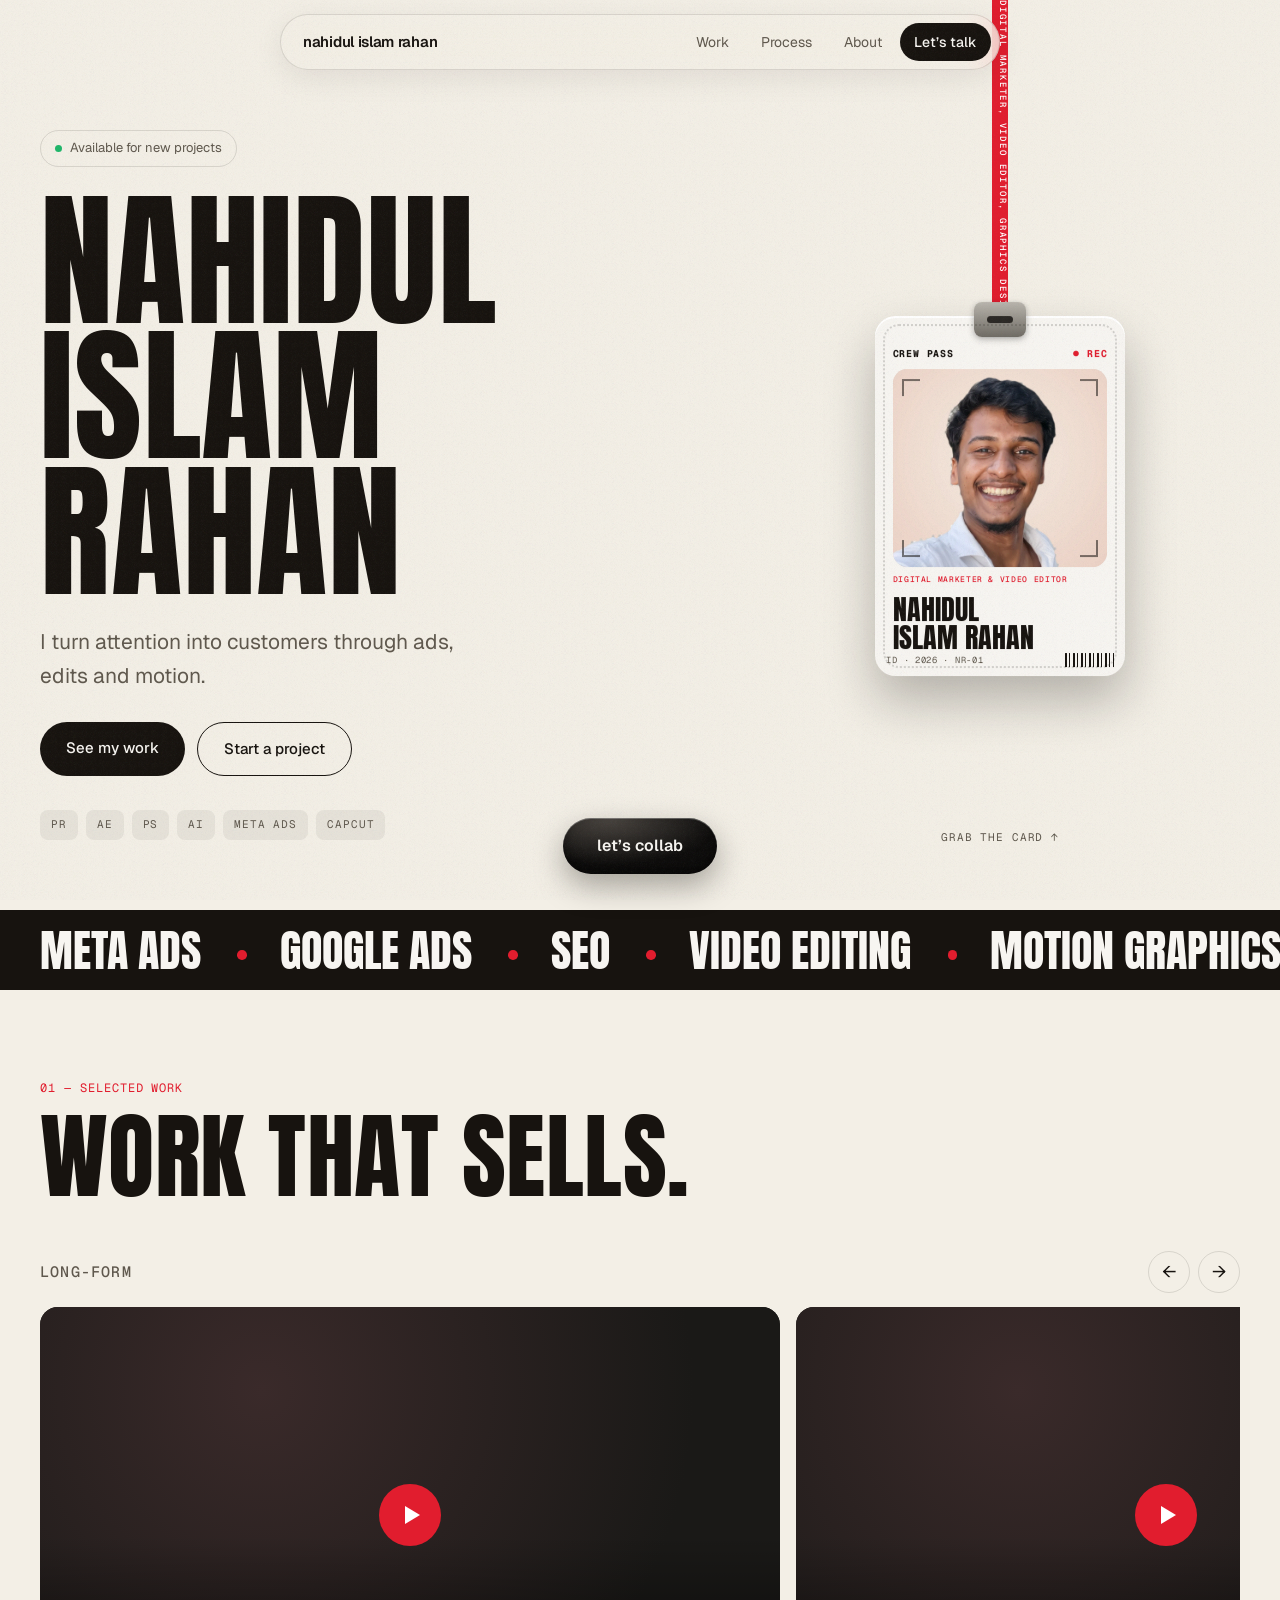
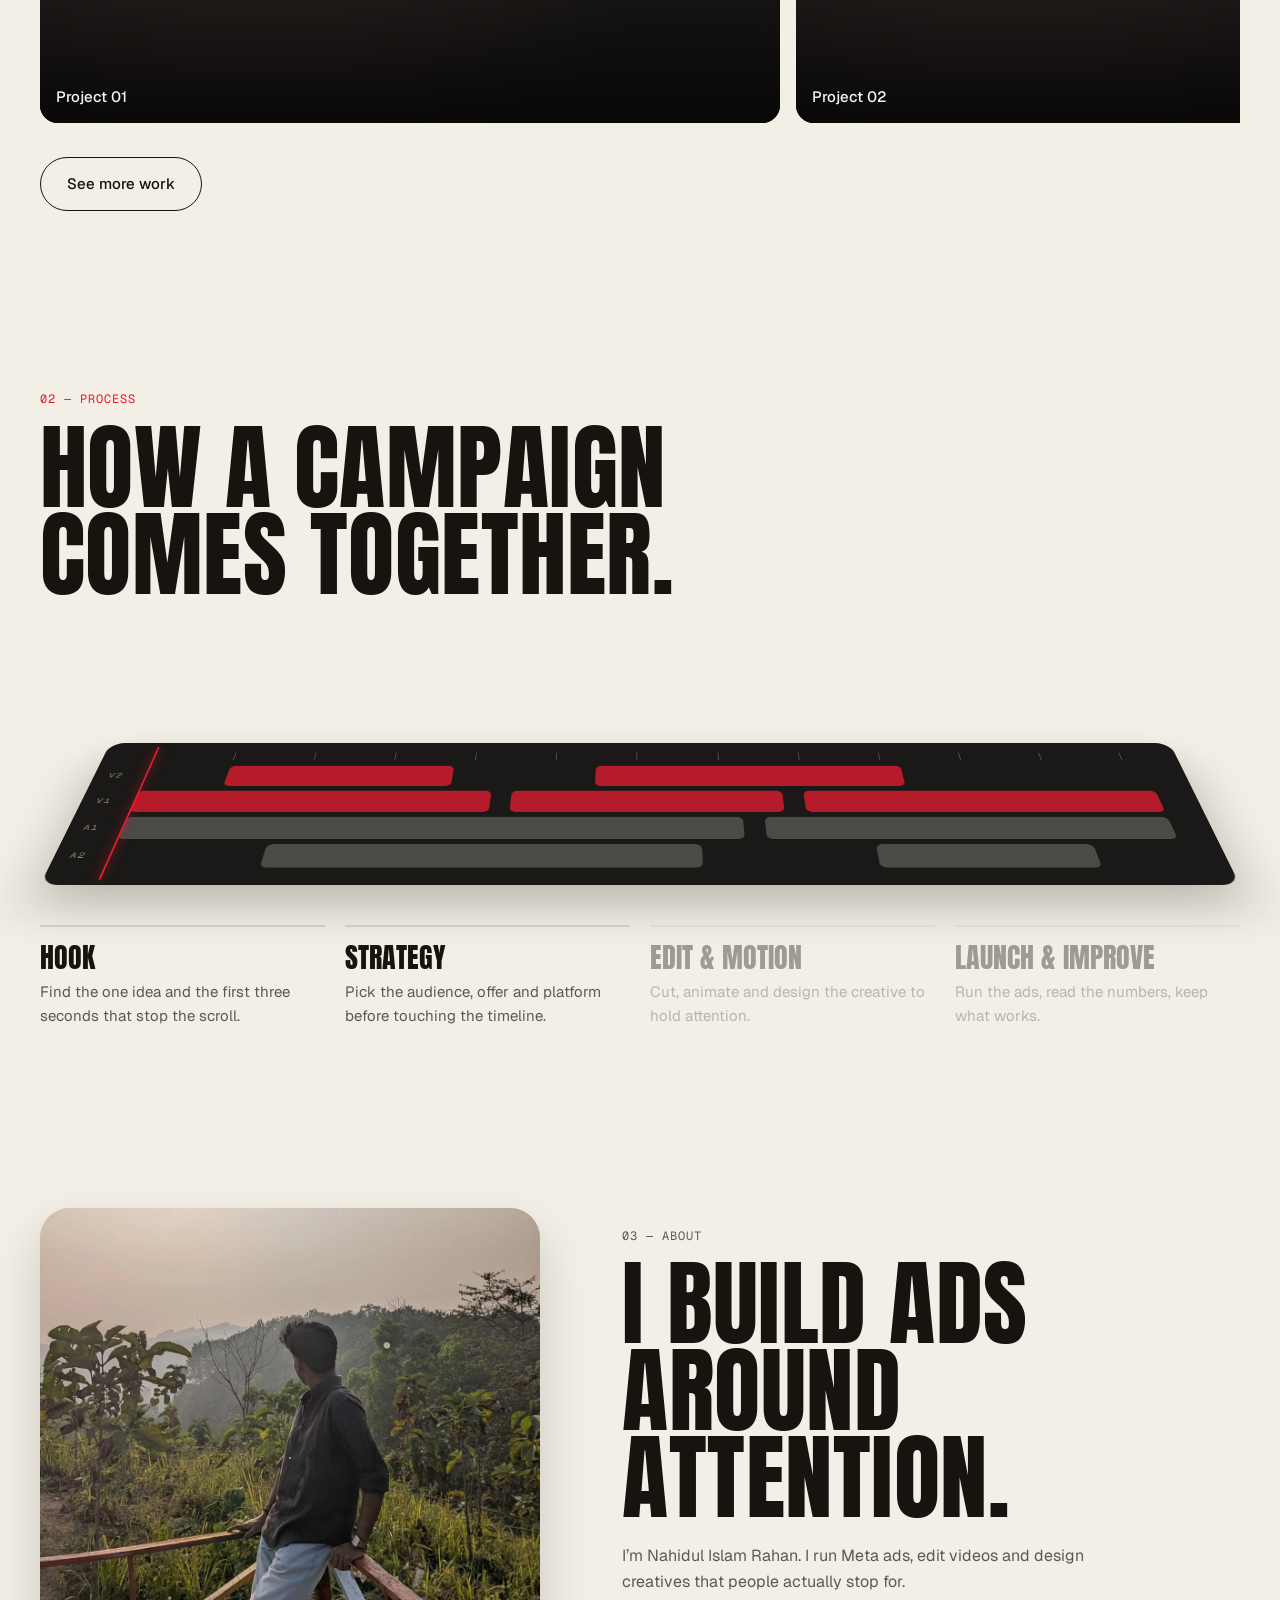
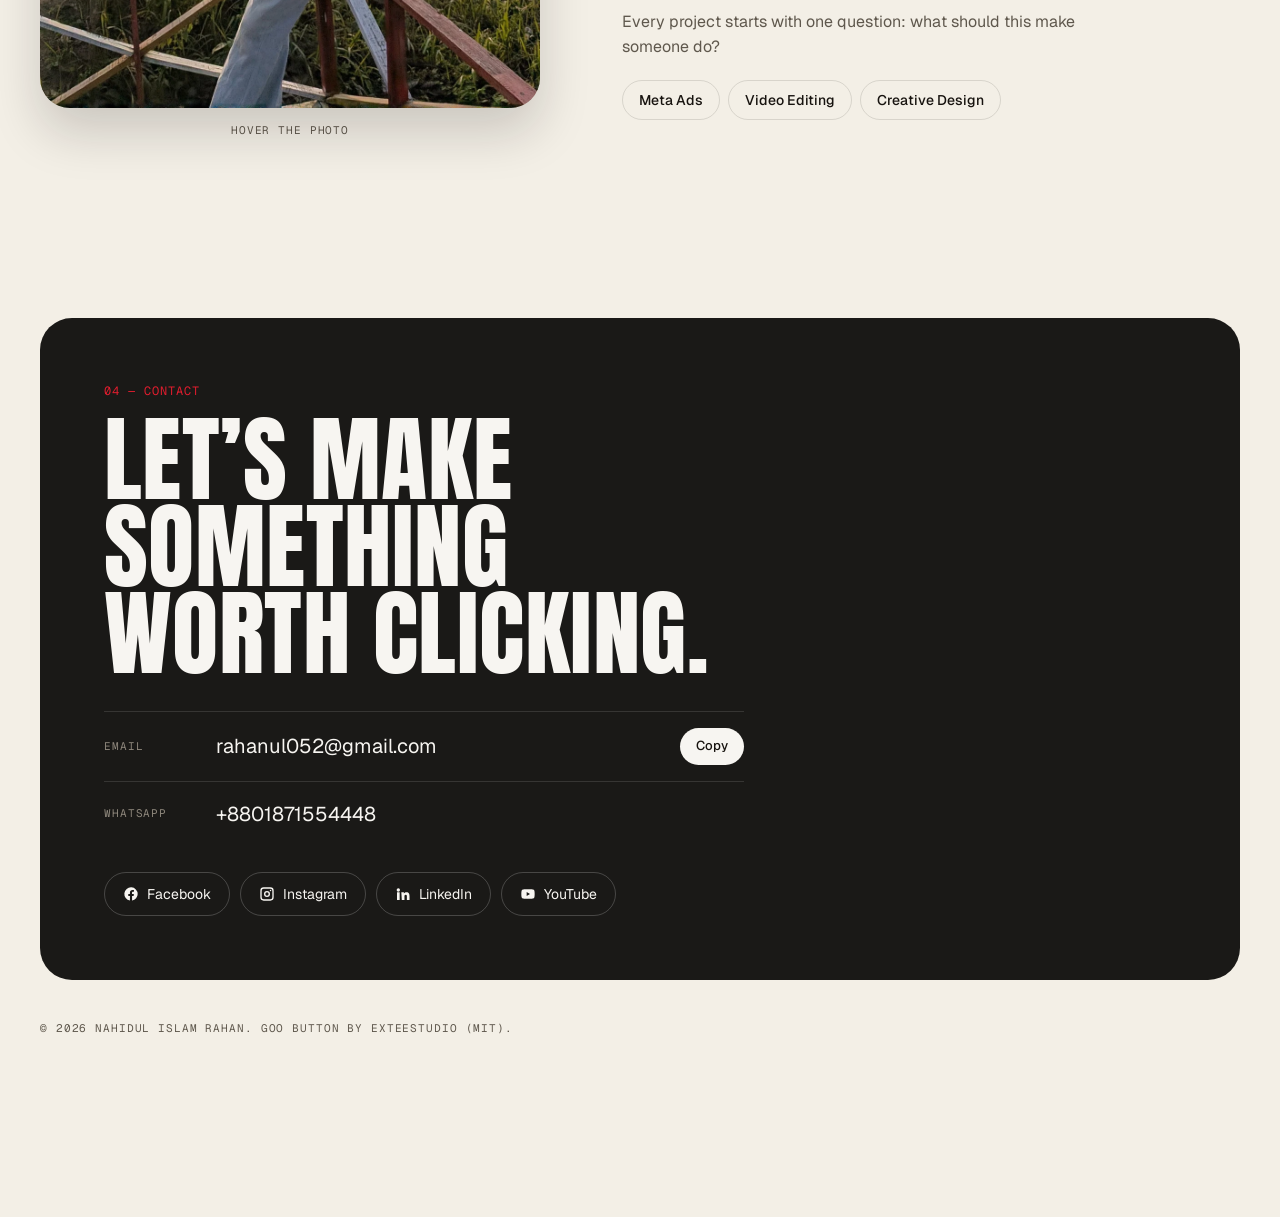
==== index.html @ fa1bd809 "Add files via upload" ====
<!DOCTYPE html>
<html lang="en">
<head>
<meta charset="utf-8">
<meta name="viewport" content="width=device-width, initial-scale=1, viewport-fit=cover">
<title>Nahidul Islam Rahan — Digital Marketer &amp; Video Editor</title>
<meta name="description" content="Nahidul Islam Rahan: Meta and Google Ads, SEO, video editing, motion and graphic design that turn attention into customers.">
<meta name="theme-color" content="#f3efe6">
<link rel="preconnect" href="https://fonts.googleapis.com">
<link rel="preconnect" href="https://fonts.gstatic.com" crossorigin>
<link href="https://fonts.googleapis.com/css2?family=Anton&family=Geist:wght@400;500;600&family=Geist+Mono:wght@400;500&display=swap" rel="stylesheet">
<link rel="stylesheet" href="style.css">
<!-- 3D goo button: Venom Button by exteestudio (MIT). See collab/LICENSE -->
</head>
<body>

<div id="loader" aria-hidden="true"><span class="rec">● REC</span> <span id="loaderTime">00:00:00:00</span></div>
<div id="progress" aria-hidden="true"></div>
<div id="cursor" aria-hidden="true"><i class="halo"></i><i class="ring"></i><i class="dot"></i></div>

<header id="nav">
  <a class="nav-name" href="#top">nahidul islam rahan</a>
  <nav aria-label="Main">
    <a href="#work">Work</a>
    <a href="#process">Process</a>
    <a href="#about">About</a>
    <a class="nav-cta" href="#contact">Let’s talk</a>
  </nav>
</header>

<main id="top">

  <section class="hero">
    <div class="hero-text">
      <p class="badge"><i></i> Available for new projects</p>
      <h1 class="split" aria-label="Nahidul Islam Rahan">
        <span class="line" data-split>Nahidul</span>
        <span class="line" data-split>Islam</span>
        <span class="line" data-split>Rahan</span>
      </h1>
      <p class="tagline" id="tagline"></p>
      <div class="hero-actions">
        <a class="btn btn-dark" href="#work">See my work</a>
        <a class="btn btn-line" id="startProject" href="#contact">Start a project</a>
      </div>
      <ul class="tools" id="tools" aria-label="Tools"></ul>
    </div>

    <div class="lanyard" id="lanyard">
      <svg id="strap" aria-hidden="true">
        <path id="strapPath" fill="none"/>
        <path id="strapShape" class="strap-shape"/>
        <text class="strap-text"><textPath id="strapText" href="#strapPath" startOffset="0"></textPath></text>
      </svg>
      <div class="idcard" id="idcard">
        <div class="clip"><span></span></div>
        <div class="id-top"><b>CREW PASS</b><b class="rec">● REC</b></div>
        <div class="id-photo"><img src="assets/me-front.webp" alt="Nahidul Islam Rahan" width="500" height="500" draggable="false"><i class="c tl"></i><i class="c tr"></i><i class="c bl"></i><i class="c br"></i></div>
        <p class="id-role" id="idRole"></p>
        <p class="id-name">Nahidul<br>Islam Rahan</p>
        <div class="id-foot"><span id="idMeta"></span><i class="barcode"></i></div>
      </div>
      <p class="grab">GRAB THE CARD ↑</p>
    </div>
  </section>

  <div class="strip" aria-hidden="true"><div class="strip-track" id="strip"></div></div>

  <section class="sec" id="work">
    <header class="sec-head">
      <p class="label">01 — Selected work</p>
      <h2 class="split"><span data-split>Work that sells.</span></h2>
    </header>
    <div class="rail-wrap" id="longWrap">
      <div class="rail-bar"><h3>Long-form</h3><div class="arrows"><button type="button" data-rail="longRail" data-dir="-1" aria-label="Previous">←</button><button type="button" data-rail="longRail" data-dir="1" aria-label="Next">→</button></div></div>
      <div class="rail long" id="longRail"></div>
    </div>
    <div class="rail-wrap" id="shortWrap" hidden>
      <div class="rail-bar"><h3>Shorts &amp; Reels</h3><div class="arrows"><button type="button" data-rail="shortRail" data-dir="-1" aria-label="Previous">←</button><button type="button" data-rail="shortRail" data-dir="1" aria-label="Next">→</button></div></div>
      <div class="rail short" id="shortRail"></div>
    </div>
    <a class="btn btn-line more" id="moreWork" href="#" target="_blank" rel="noopener" hidden>See more work</a>
  </section>

  <section class="sec" id="process">
    <header class="sec-head">
      <p class="label">02 — Process</p>
      <h2 class="split"><span data-split>How a campaign</span> <span data-split>comes together.</span></h2>
    </header>
    <div class="timeline-stage">
      <div class="timeline" id="timeline" aria-hidden="true">
        <div class="tl-ruler"></div>
        <div class="tl-row"><b>V2</b><i style="--l:8%;--w:22%"></i><i style="--l:44%;--w:30%"></i></div>
        <div class="tl-row"><b>V1</b><i style="--l:0%;--w:34%"></i><i style="--l:36%;--w:26%"></i><i style="--l:64%;--w:34%"></i></div>
        <div class="tl-row a"><b>A1</b><i style="--l:0%;--w:58%"></i><i style="--l:60%;--w:38%"></i></div>
        <div class="tl-row a"><b>A2</b><i style="--l:14%;--w:40%"></i><i style="--l:70%;--w:20%"></i></div>
        <div class="playhead" id="playhead"></div>
      </div>
    </div>
    <ol class="steps" id="steps"></ol>
  </section>

  <section class="sec about" id="about">
    <div class="reveal-col">
      <div class="reveal" id="reveal">
        <img class="base" src="assets/me-side.webp" alt="Nahidul looking at the sunrise from a hill" width="1100" height="1100" loading="lazy" draggable="false">
        <img class="top" src="assets/me-mask.webp" alt="" width="1100" height="1100" loading="lazy" draggable="false">
        <i class="lens-ring"></i>
      </div>
      <p class="grab">HOVER THE PHOTO</p>
    </div>
    <div class="about-text">
      <p class="label">03 — About</p>
      <h2 class="split"><span data-split>I build ads</span> <span data-split>around attention.</span></h2>
      <p>I’m Nahidul Islam Rahan. I run Meta ads, edit videos and design creatives that people actually stop for.</p>
      <p>Every project starts with one question: what should this make someone do?</p>
      <ul class="pills"><li>Meta Ads</li><li>Video Editing</li><li>Creative Design</li></ul>
    </div>
  </section>

  <section class="sec" id="contact">
    <div class="contact-card">
      <p class="label">04 — Contact</p>
      <h2 class="split"><span data-split>Let’s make something</span> <span data-split>worth clicking.</span></h2>
      <div class="rows">
        <div class="row"><span>Email</span><a id="emailLink" href="#"></a><button type="button" id="copyEmail">Copy</button></div>
        <div class="row"><span>WhatsApp</span><a id="waLink" href="#" target="_blank" rel="noopener"></a></div>
      </div>
      <ul class="socials" id="socials"></ul>
    </div>
    <footer class="foot"><span id="year"></span> Nahidul Islam Rahan. Goo button by exteestudio (MIT).</footer>
  </section>

</main>

<!-- Floating 3D goo button: CSS pill first, WebGL iframe loads later -->
<div id="collab" aria-label="Let’s collab on WhatsApp">
  <iframe id="collabFrame" title="" aria-hidden="true" tabindex="-1" hidden></iframe>
  <a id="collabLink" class="collab-pill" href="#" target="_blank" rel="noopener">let’s collab</a>
</div>

<script src="script.js"></script>
</body>
</html>
---- style.css ----
:root{--bg:#f3efe6;--panel:#1a1917;--ink:#17130f;--body:#5f584d;--accent:#e11d2e;--cream:#f7f5f1;--line:rgba(23,19,15,.12);
--pad:max(20px,calc((100vw - 1200px)/2));--sec:clamp(56px,7vw,104px);--cw:250px;--ch:360px;color-scheme:light}
*{box-sizing:border-box;margin:0}
html{scroll-behavior:smooth;scroll-padding-top:90px}
body{background:var(--bg);color:var(--ink);font:400 16px/1.6 Geist,system-ui,sans-serif;overflow-x:clip;-webkit-font-smoothing:antialiased}
body::after{content:"";position:fixed;inset:0;pointer-events:none;z-index:90;opacity:.07;background:url("data:image/svg+xml,%3Csvg xmlns='http://www.w3.org/2000/svg' width='140' height='140'%3E%3Cfilter id='n'%3E%3CfeTurbulence baseFrequency='.9' numOctaves='2' stitchTiles='stitch'/%3E%3C/filter%3E%3Crect width='140' height='140' filter='url(%23n)'/%3E%3C/svg%3E")}
a{color:inherit;text-decoration:none}
img{display:block;max-width:100%}
button{font:inherit;color:inherit;background:none;border:0;cursor:pointer}
:focus-visible{outline:2px solid var(--accent);outline-offset:3px}
ul,ol{list-style:none;padding:0}
h1,h2,h3{font-weight:400}
.label,.grab,.tools li,.id-top,.id-role,.id-foot,.tl-row b,.foot,.row span{font-family:"Geist Mono",monospace;text-transform:uppercase;letter-spacing:.08em}
.label{font-size:12px;color:var(--accent);margin-bottom:14px}
h1,h2{font-family:Anton,Impact,sans-serif;text-transform:uppercase;line-height:.92;letter-spacing:.005em}
.line,[data-split]{display:block}
h2 [data-split]{display:inline-block}
.ch{display:inline-block;transition:color .25s,transform .35s cubic-bezier(.3,1.6,.5,1);transform-origin:50% 90%}
.ch:hover{color:var(--accent);transform:rotate(-4deg) translateY(-3%)}
.w{display:inline-block;white-space:nowrap}
.line{white-space:nowrap}

#loader{position:fixed;inset:0;z-index:100;display:grid;place-items:center;background:var(--ink);color:var(--cream);font:500 clamp(18px,3vw,28px) "Geist Mono",monospace;transition:opacity .35s,visibility .35s}
#loader.done{opacity:0;visibility:hidden}
#loader .rec,.rec{color:var(--accent)}
#progress{position:fixed;top:0;left:0;right:0;height:2px;z-index:80;transform-origin:0 50%;transform:scaleX(var(--p,0));background:linear-gradient(90deg,#e11d2e,#ff8a3d,#ffd23f,#2fd48a,#3b82f6,#a855f7)}

#cursor{position:fixed;inset:0;pointer-events:none;z-index:95;display:none}
.has-cursor #cursor{display:block}
#cursor i{position:fixed;left:0;top:0;border-radius:50%;will-change:transform}
#cursor .dot{width:5px;height:5px;margin:-2.5px;background:var(--ink)}
#cursor .ring{width:34px;height:34px;margin:-17px;border:1.5px solid var(--ink);transition:width .25s,height .25s,margin .25s,border-color .25s,box-shadow .25s}
#cursor .halo{width:40px;height:40px;margin:-20px;background:rgba(23,19,15,.07)}
#cursor.hot .ring{width:56px;height:56px;margin:-28px;border-color:var(--accent);box-shadow:0 0 18px rgba(225,29,46,.45)}
#cursor.off{opacity:0}
@media (hover:none),(prefers-reduced-motion:reduce){#cursor{display:none!important}}

#nav{position:fixed;z-index:70;top:14px;left:50%;translate:-50% 0;width:min(720px,calc(100% - 24px));display:flex;align-items:center;justify-content:space-between;padding:8px 8px 8px 22px;border-radius:999px;background:rgba(243,239,230,.72);backdrop-filter:blur(16px) saturate(1.4);-webkit-backdrop-filter:blur(16px) saturate(1.4);border:1px solid var(--line);box-shadow:0 8px 30px rgba(23,19,15,.08);transition:transform .4s}
#nav.hide{transform:translateY(-140%)}
.nav-name{font-weight:600;letter-spacing:-.02em;font-size:15px}
#nav nav{display:flex;align-items:center;gap:4px;font-size:14px}
#nav nav a{padding:8px 14px;border-radius:999px;color:var(--body);transition:color .2s}
#nav nav a:hover{color:var(--ink)}
#nav .nav-cta{background:var(--ink);color:var(--cream);font-weight:500}
#nav .nav-cta:hover{color:var(--cream);background:var(--accent)}

.hero{position:relative;min-height:100svh;padding:130px var(--pad) 70px;display:grid;align-items:center;overflow:hidden}
.hero-text{position:relative;z-index:2;max-width:760px}
.badge{display:inline-flex;align-items:center;gap:8px;padding:7px 14px;border-radius:999px;border:1px solid var(--line);font-size:13px;color:var(--body);margin-bottom:26px}
.badge i{width:7px;height:7px;border-radius:50%;background:#1fb76a}
.hero h1{font-size:clamp(64px,11.5vw,190px)}
.tagline{margin-top:26px;font-size:clamp(17px,1.7vw,21px);color:var(--body);max-width:460px}
.hero-actions{display:flex;flex-wrap:wrap;gap:12px;margin-top:30px}
.btn{display:inline-flex;padding:14px 26px;border-radius:999px;font-weight:500;font-size:15px;transition:background .25s,color .25s,transform .25s}
.btn-dark{background:var(--ink);color:var(--cream)}
.btn-dark:hover{background:var(--accent)}
.btn-line{border:1.5px solid var(--ink)}
.btn-line:hover{background:var(--ink);color:var(--cream)}
.tools{display:flex;flex-wrap:wrap;gap:8px;margin-top:34px;max-width:520px}
.tools li{font-size:11px;padding:6px 11px;border-radius:8px;background:rgba(23,19,15,.06);color:var(--body)}

.lanyard{position:absolute;z-index:3;top:0;right:0;bottom:0;width:min(44%,560px);pointer-events:none}
#strap{position:absolute;inset:0;width:100%;height:100%;overflow:visible}
.strap-shape{fill:var(--accent)}
.strap-text{font:500 9px "Geist Mono",monospace;letter-spacing:.2em;fill:#fff;text-transform:uppercase}
.idcard{position:absolute;left:0;top:0;width:var(--cw);height:var(--ch);font-size:calc(var(--cw)/250*14px);padding:1.9em 1.1em 1em;border-radius:1.3em;background:var(--cream);color:var(--ink);box-shadow:0 24px 50px rgba(23,19,15,.28),0 2px 0 #fff inset;pointer-events:auto;cursor:grab;touch-action:none;user-select:none;-webkit-user-select:none;will-change:transform;transform-origin:50% 1.2em}
.idcard:active{cursor:grabbing}
.idcard::after{content:"";position:absolute;inset:.5em;border:2px dotted rgba(23,19,15,.16);border-radius:1em;pointer-events:none}
.clip{position:absolute;left:50%;top:-.9em;width:3.2em;height:2.2em;margin-left:-1.6em;border-radius:.5em;background:linear-gradient(#b9b5ad,#6f6b64);display:grid;place-items:center;box-shadow:0 2px 6px rgba(0,0,0,.3)}
.clip span{width:1.6em;height:.45em;border-radius:1em;background:#2b2825}
.id-top{display:flex;justify-content:space-between;font-size:.62em;margin-bottom:.7em}
.id-photo{position:relative;aspect-ratio:1/.92;border-radius:.9em;overflow:hidden;background:#e9d9d0}
.id-photo img{width:100%;height:100%;object-fit:cover;object-position:50% 25%}
.c{position:absolute;width:1.1em;height:1.1em;border:2px solid rgba(23,19,15,.55)}
.tl{left:.6em;top:.6em;border-right:0;border-bottom:0}.tr{right:.6em;top:.6em;border-left:0;border-bottom:0}
.bl{left:.6em;bottom:.6em;border-right:0;border-top:0}.br{right:.6em;bottom:.6em;border-left:0;border-top:0}
.id-role{font-size:.5em;line-height:1.35;color:var(--accent);margin-top:.9em;font-weight:500}
.id-name{font:400 1.75em/1 Anton,sans-serif;text-transform:uppercase;margin-top:.35em}
.id-foot{position:absolute;left:1.3em;right:1.3em;bottom:1em;display:flex;justify-content:space-between;align-items:flex-end;font-size:.55em;color:var(--body)}
.barcode{width:5.5em;height:1.6em;background:repeating-linear-gradient(90deg,var(--ink) 0 2px,transparent 2px 4px,var(--ink) 4px 5px,transparent 5px 8px)}
.grab{font-size:11px;color:var(--body);text-align:center;margin-top:14px}
.lanyard .grab{position:absolute;left:50%;bottom:7%;translate:-50% 0}

.strip{overflow:hidden;background:var(--ink);color:var(--cream);padding:18px 0}
.strip-track{display:flex;width:max-content;animation:strip 38s linear infinite}
.strip-track span{font:400 clamp(26px,4vw,44px)/1 Anton,sans-serif;text-transform:uppercase;padding:0 .9em;position:relative}
.strip-track span::after{content:"";position:absolute;right:-.15em;top:50%;width:.22em;height:.22em;border-radius:50%;background:var(--accent)}
@keyframes strip{to{transform:translateX(-50%)}}

.sec{padding:var(--sec) var(--pad)}
.sec-head{margin-bottom:clamp(28px,4vw,52px)}
.sec h2{font-size:clamp(46px,7.4vw,108px)}
.rail-wrap{margin-top:34px}
.rail-bar{display:flex;justify-content:space-between;align-items:center;margin-bottom:14px}
.rail-bar h3{font:500 15px "Geist Mono",monospace;text-transform:uppercase;letter-spacing:.08em;color:var(--body)}
.arrows{display:flex;gap:8px}
.arrows button{width:42px;height:42px;border-radius:50%;border:1.5px solid var(--line);font-size:18px;transition:background .2s,color .2s}
.arrows button:hover{background:var(--ink);color:var(--cream)}
.rail{display:flex;gap:16px;overflow-x:auto;scroll-snap-type:x mandatory;scrollbar-width:none;padding-bottom:4px}
.rail::-webkit-scrollbar{display:none}
.vcard{position:relative;flex:0 0 calc((100% - 16px)/1.6);scroll-snap-align:start;aspect-ratio:16/9;border-radius:18px;overflow:hidden;background:var(--panel);color:var(--cream);text-align:left}
.short .vcard{flex-basis:calc((100% - 48px)/4.4);aspect-ratio:9/16}
.vcard img,.vcard iframe{position:absolute;inset:0;width:100%;height:100%;border:0;object-fit:cover}
.vcard .ph{position:absolute;inset:0;background:radial-gradient(circle at 30% 20%,#3a2a2a,#1a1917 70%)}
.vcard::after{content:"";position:absolute;inset:0;background:linear-gradient(transparent 55%,rgba(0,0,0,.7));pointer-events:none}
.vcard.playing::after,.vcard.playing .play,.vcard.playing .vt{display:none}
.play{position:absolute;left:50%;top:50%;width:62px;height:62px;margin:-31px;border-radius:50%;background:var(--accent);display:grid;place-items:center;z-index:2;transition:transform .3s}
.play::before{content:"";margin-left:4px;border:9px solid transparent;border-left:15px solid #fff;border-right:0}
.vcard:hover .play{transform:scale(1.12)}
.vt{position:absolute;left:16px;bottom:14px;z-index:2;font-weight:500;font-size:15px}
.more{margin-top:30px}

.timeline-stage{perspective:1400px;margin:10px 0 40px}
.timeline{--t:0;position:relative;padding:18px 18px 18px 56px;border-radius:18px;background:var(--panel);transform:rotateX(calc((1 - var(--t))*52deg));transform-origin:50% 100%;box-shadow:0 30px 60px rgba(23,19,15,.25)}
.tl-ruler{height:14px;margin-bottom:10px;background:repeating-linear-gradient(90deg,rgba(255,255,255,.25) 0 1px,transparent 1px 8%)}
.tl-row{position:relative;height:36px;margin-bottom:8px}
.tl-row b{position:absolute;left:-40px;top:9px;font-size:11px;color:#8d867b;font-weight:400}
.tl-row i{position:absolute;left:var(--l);width:var(--w);top:0;bottom:0;border-radius:7px;background:rgba(225,29,46,.78)}
.tl-row.a i{background:rgba(247,245,241,.22)}
.playhead{position:absolute;top:8px;bottom:8px;left:calc(56px + (100% - 74px)*var(--ph,0));width:2px;background:var(--accent);box-shadow:0 0 12px var(--accent)}
.steps{display:grid;grid-template-columns:repeat(4,1fr);gap:20px}
.steps li{border-top:2px solid var(--line);padding-top:16px;opacity:.38;transition:opacity .4s,border-color .4s}
.steps li.on{opacity:1;border-color:var(--accent)}
.steps b{display:block;font:400 28px/1.05 Anton,sans-serif;text-transform:uppercase;margin-bottom:8px}
.steps p{font-size:15px;color:var(--body)}

.about{display:grid;grid-template-columns:minmax(0,.9fr) minmax(0,1.1fr);gap:clamp(28px,6vw,80px);align-items:center}
.reveal{position:relative;width:100%;max-width:500px;aspect-ratio:1;border-radius:30px;overflow:hidden;background:#d9d2c4;touch-action:none;box-shadow:0 24px 50px rgba(23,19,15,.18)}
.reveal img{position:absolute;inset:0;width:100%;height:100%;object-fit:cover;user-select:none}
.reveal .top{background:#1a1917;-webkit-mask-image:radial-gradient(circle var(--r,0px) at var(--mx,50%) var(--my,50%),#000 98%,transparent);mask-image:radial-gradient(circle var(--r,0px) at var(--mx,50%) var(--my,50%),#000 98%,transparent)}
.lens-ring{position:absolute;left:var(--mx,50%);top:var(--my,50%);width:calc(var(--r,0px)*2);height:calc(var(--r,0px)*2);translate:-50% -50%;border:1.5px solid rgba(255,255,255,.75);border-radius:50%;pointer-events:none}
.reveal-col .grab{max-width:500px}
.about-text h2{margin-bottom:22px}
.about-text p{color:var(--body);max-width:520px;margin-bottom:14px}
.pills{display:flex;flex-wrap:wrap;gap:8px;margin-top:20px}
.pills li{padding:8px 16px;border-radius:999px;border:1.5px solid var(--line);font-size:14px;font-weight:500}

.contact-card{background:var(--panel);color:var(--cream);border-radius:32px;padding:clamp(28px,5vw,64px)}
.contact-card h2{margin-bottom:34px;max-width:760px}
.rows{max-width:640px}
.row{display:flex;align-items:center;gap:16px;padding:16px 0;border-top:1px solid rgba(255,255,255,.12)}
.row span{width:96px;font-size:11px;color:#8d867b}
.row a{flex:1;font-size:clamp(16px,2vw,20px);overflow-wrap:anywhere}
.row a:hover{color:var(--accent)}
.row button{padding:8px 16px;border-radius:999px;background:var(--cream);color:var(--ink);font-size:13px;font-weight:500}
.socials{display:flex;flex-wrap:wrap;gap:10px;margin-top:26px}
.socials a{display:inline-flex;align-items:center;gap:8px;padding:10px 18px;border-radius:999px;border:1px solid rgba(255,255,255,.2);font-size:14px;transition:background .2s,border-color .2s}
.socials a:hover{background:var(--accent);border-color:var(--accent)}
.socials svg{width:16px;height:16px;fill:currentColor}
.foot{margin-top:40px;font-size:11px;color:var(--body);padding-bottom:90px}

#collab{position:fixed;z-index:60;left:calc(50% - min(340px,50vw));bottom:-200px;width:min(680px,100vw);height:560px;pointer-events:none}
#collabFrame{width:100%;height:100%;border:0;background:transparent;opacity:0;transition:opacity .5s;-webkit-mask-image:radial-gradient(closest-side at 50% 50%,#000 68%,transparent);mask-image:radial-gradient(closest-side at 50% 50%,#000 68%,transparent)}
#collab.live #collabFrame{opacity:1}
.collab-pill{position:fixed;left:50%;bottom:calc(26px + env(safe-area-inset-bottom,0px));translate:-50% 0;display:grid;place-items:center;padding:15px 34px;border-radius:999px;pointer-events:auto;font-weight:600;font-size:16px;color:var(--cream);white-space:nowrap;background:radial-gradient(120% 140% at 30% 0%,#4a4540,#0e0d0c 60%);box-shadow:0 12px 30px rgba(23,19,15,.35),inset 0 1px 0 rgba(255,255,255,.28),inset 0 -6px 12px rgba(0,0,0,.5);transition:transform .25s}
.collab-pill:hover{transform:scale(1.05)}
#collab.live .collab-pill{position:absolute;left:var(--cx,50%);top:var(--cy,auto);bottom:var(--cb,auto);width:var(--cw2,auto);height:var(--ch2,auto);opacity:0}

@media (max-width:900px){
.hero{padding-top:110px}
.hero h1{font-size:21vw}
.lanyard{position:relative;width:100%;height:480px;margin-top:30px}
.lanyard .grab{bottom:0}
:root{--cw:200px;--ch:288px}
.steps{grid-template-columns:repeat(2,1fr)}
.about{grid-template-columns:1fr}
.vcard{flex-basis:84%}
.short .vcard{flex-basis:46%}
#nav .nav-name{display:none}
#nav{padding-left:8px}
}
@media (max-width:520px){.row span{display:none}.steps{grid-template-columns:1fr}}
@media (prefers-reduced-motion:reduce){*{animation:none!important;transition-duration:.01ms!important}html{scroll-behavior:auto}}
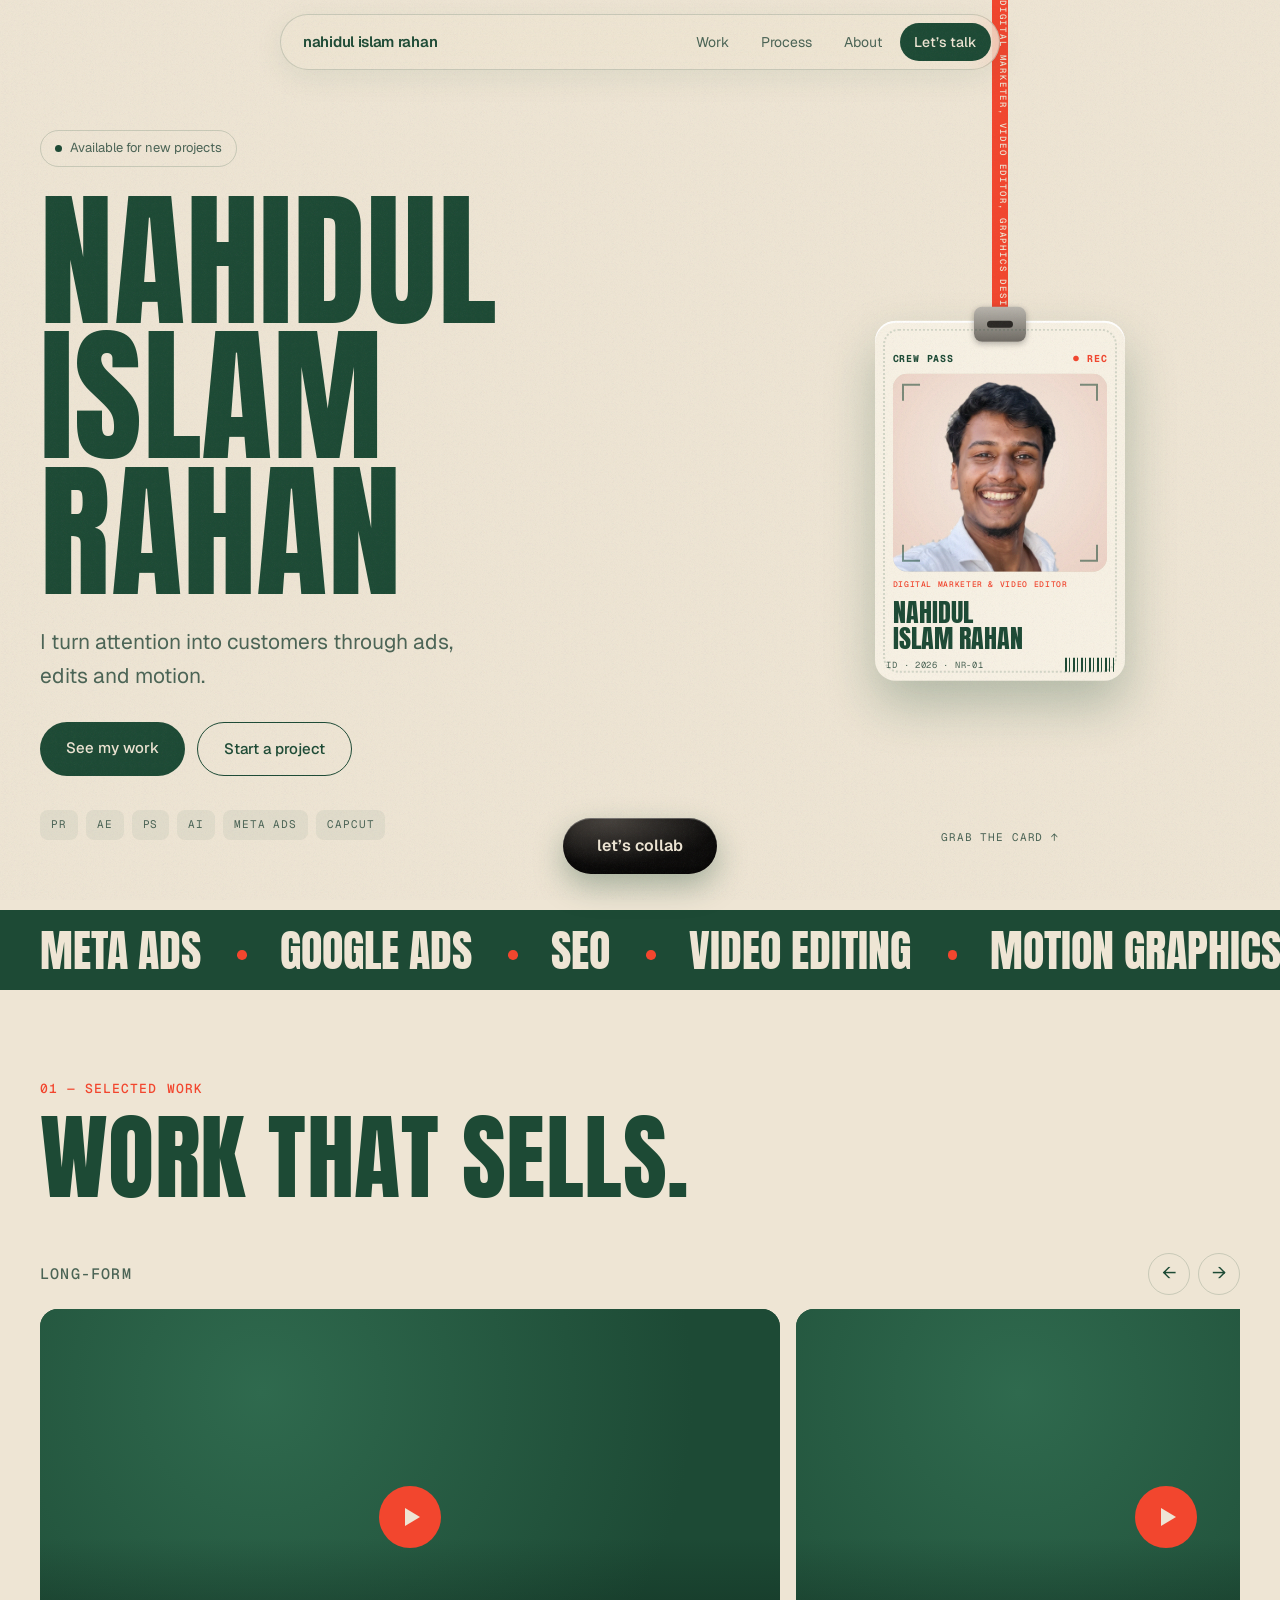
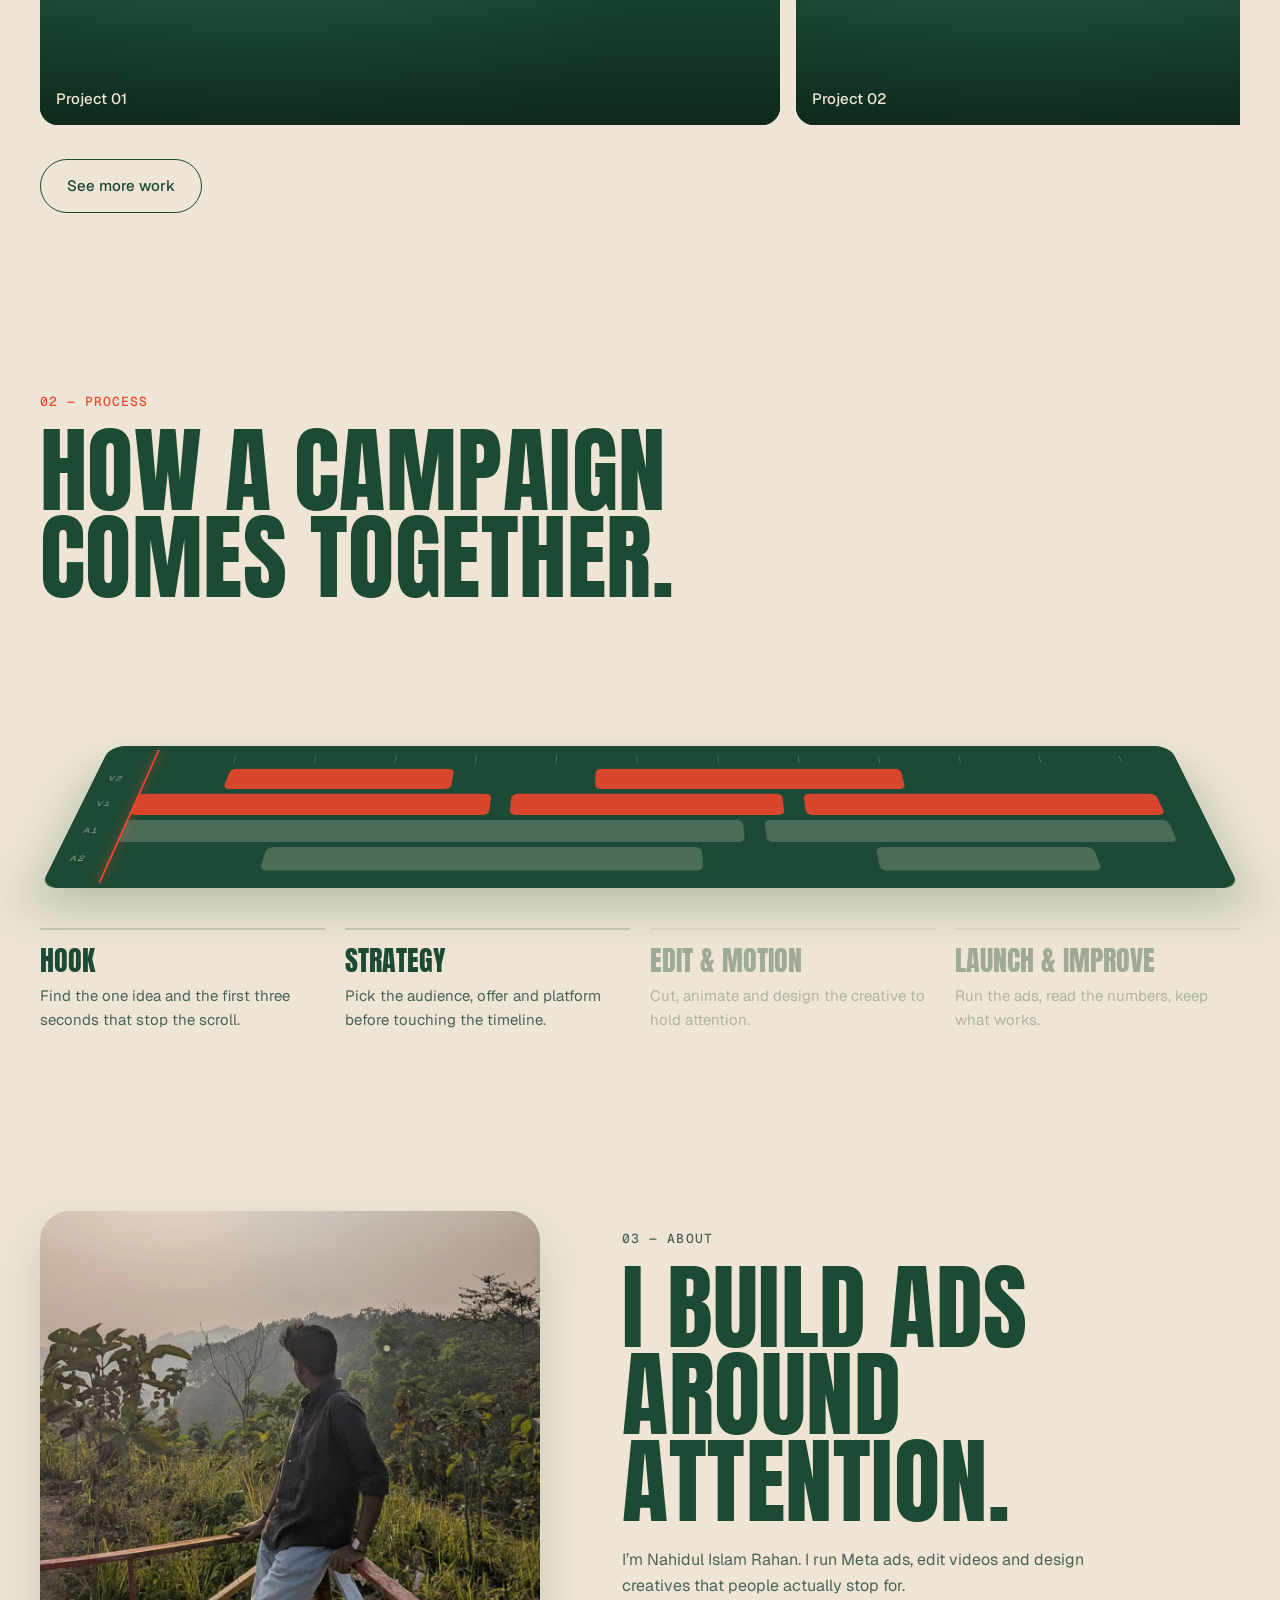
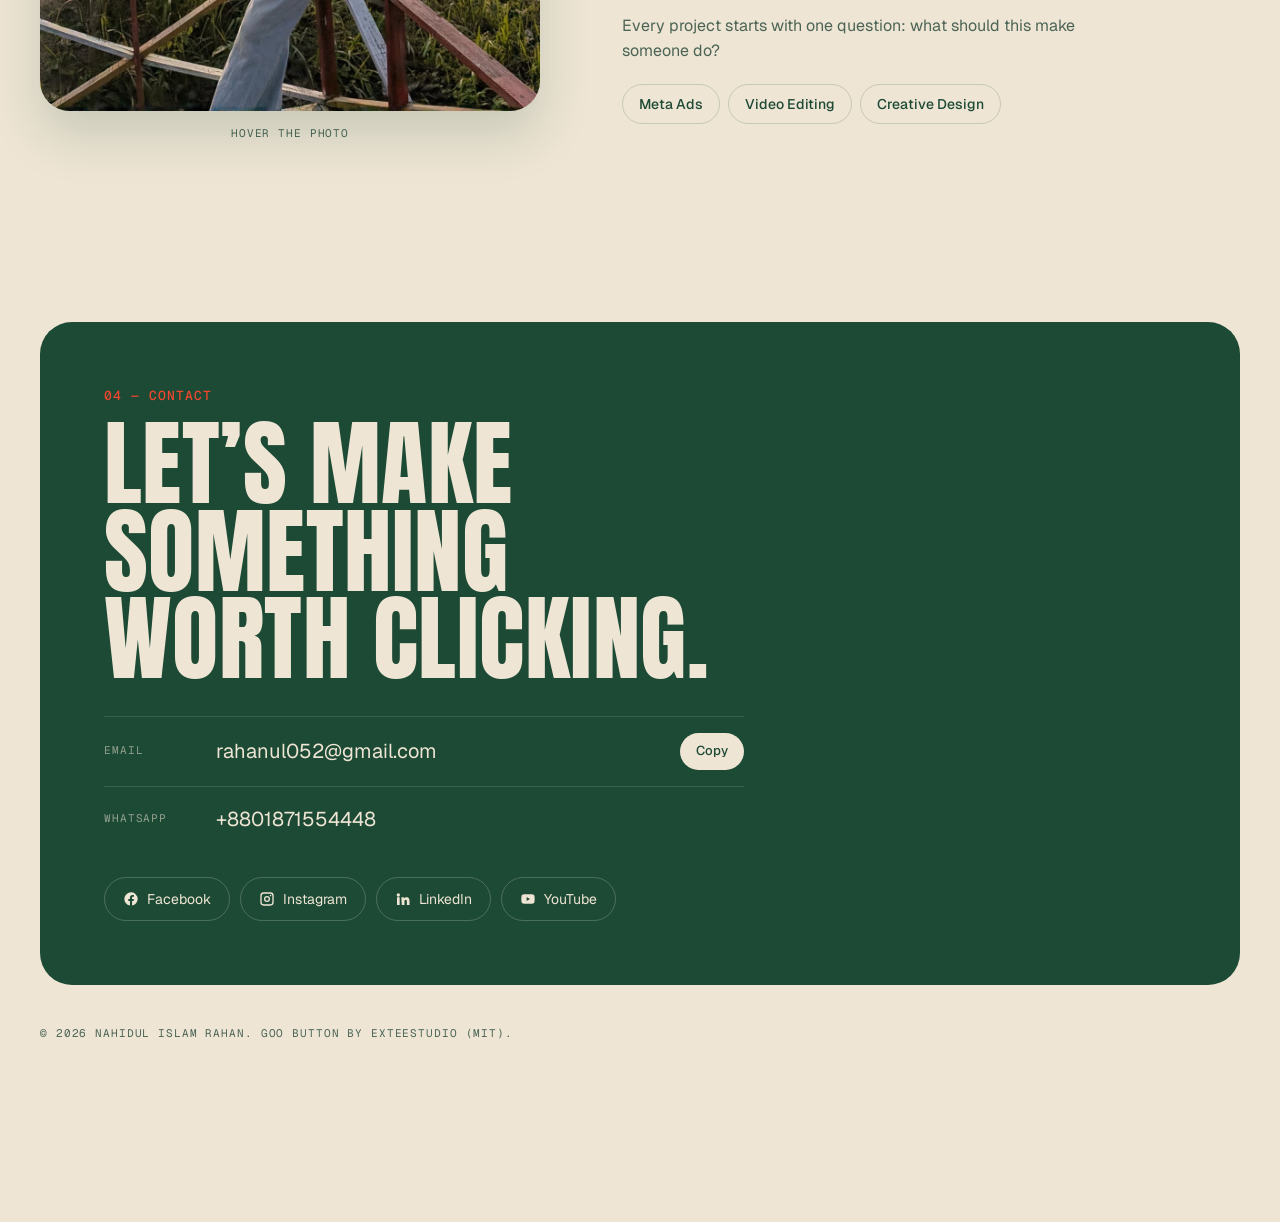
==== commit a73819b1: "Add files via upload" ====
--- a/index.html
+++ b/index.html
@@ -5,7 +5,7 @@
 <meta name="viewport" content="width=device-width, initial-scale=1, viewport-fit=cover">
 <title>Nahidul Islam Rahan — Digital Marketer &amp; Video Editor</title>
 <meta name="description" content="Nahidul Islam Rahan: Meta and Google Ads, SEO, video editing, motion and graphic design that turn attention into customers.">
-<meta name="theme-color" content="#f3efe6">
+<meta name="theme-color" content="#EEE5D4">
 <link rel="preconnect" href="https://fonts.googleapis.com">
 <link rel="preconnect" href="https://fonts.gstatic.com" crossorigin>
 <link href="https://fonts.googleapis.com/css2?family=Anton&family=Geist:wght@400;500;600&family=Geist+Mono:wght@400;500&display=swap" rel="stylesheet">
--- a/style.css
+++ b/style.css
@@ -1,17 +1,17 @@
-:root{--bg:#f3efe6;--panel:#1a1917;--ink:#17130f;--body:#5f584d;--accent:#e11d2e;--cream:#f7f5f1;--line:rgba(23,19,15,.12);
+:root{--bg:#EEE5D4;--panel:#1D4A35;--ink:#1D4A35;--body:#4B6455;--accent:#F2462E;--cream:#EEE5D4;--paper:#F7F1E4;--line:rgba(29,74,53,.18);
 --pad:max(20px,calc((100vw - 1200px)/2));--sec:clamp(56px,7vw,104px);--cw:250px;--ch:360px;color-scheme:light}
-*{box-sizing:border-box;margin:0}
-html{scroll-behavior:smooth;scroll-padding-top:90px}
+*{box-sizing:border-box;margin:0;-webkit-tap-highlight-color:transparent}
+html{scroll-behavior:smooth;scroll-padding-top:90px;-webkit-text-size-adjust:100%;text-size-adjust:100%}
 body{background:var(--bg);color:var(--ink);font:400 16px/1.6 Geist,system-ui,sans-serif;overflow-x:clip;-webkit-font-smoothing:antialiased}
 body::after{content:"";position:fixed;inset:0;pointer-events:none;z-index:90;opacity:.07;background:url("data:image/svg+xml,%3Csvg xmlns='http://www.w3.org/2000/svg' width='140' height='140'%3E%3Cfilter id='n'%3E%3CfeTurbulence baseFrequency='.9' numOctaves='2' stitchTiles='stitch'/%3E%3C/filter%3E%3Crect width='140' height='140' filter='url(%23n)'/%3E%3C/svg%3E")}
 a{color:inherit;text-decoration:none}
 img{display:block;max-width:100%}
-button{font:inherit;color:inherit;background:none;border:0;cursor:pointer}
+button{font:inherit;color:inherit;background:none;border:0;cursor:pointer;touch-action:manipulation}
 :focus-visible{outline:2px solid var(--accent);outline-offset:3px}
 ul,ol{list-style:none;padding:0}
 h1,h2,h3{font-weight:400}
 .label,.grab,.tools li,.id-top,.id-role,.id-foot,.tl-row b,.foot,.row span{font-family:"Geist Mono",monospace;text-transform:uppercase;letter-spacing:.08em}
-.label{font-size:12px;color:var(--accent);margin-bottom:14px}
+.label{font-size:13px;font-weight:500;color:var(--accent);margin-bottom:14px}
 h1,h2{font-family:Anton,Impact,sans-serif;text-transform:uppercase;line-height:.92;letter-spacing:.005em}
 .line,[data-split]{display:block}
 h2 [data-split]{display:inline-block}
@@ -23,19 +23,19 @@
 #loader{position:fixed;inset:0;z-index:100;display:grid;place-items:center;background:var(--ink);color:var(--cream);font:500 clamp(18px,3vw,28px) "Geist Mono",monospace;transition:opacity .35s,visibility .35s}
 #loader.done{opacity:0;visibility:hidden}
 #loader .rec,.rec{color:var(--accent)}
-#progress{position:fixed;top:0;left:0;right:0;height:2px;z-index:80;transform-origin:0 50%;transform:scaleX(var(--p,0));background:linear-gradient(90deg,#e11d2e,#ff8a3d,#ffd23f,#2fd48a,#3b82f6,#a855f7)}
+#progress{position:fixed;top:0;left:0;right:0;height:2px;z-index:80;transform-origin:0 50%;transform:scaleX(var(--p,0));background:var(--accent)}
 
 #cursor{position:fixed;inset:0;pointer-events:none;z-index:95;display:none}
 .has-cursor #cursor{display:block}
 #cursor i{position:fixed;left:0;top:0;border-radius:50%;will-change:transform}
 #cursor .dot{width:5px;height:5px;margin:-2.5px;background:var(--ink)}
 #cursor .ring{width:34px;height:34px;margin:-17px;border:1.5px solid var(--ink);transition:width .25s,height .25s,margin .25s,border-color .25s,box-shadow .25s}
-#cursor .halo{width:40px;height:40px;margin:-20px;background:rgba(23,19,15,.07)}
-#cursor.hot .ring{width:56px;height:56px;margin:-28px;border-color:var(--accent);box-shadow:0 0 18px rgba(225,29,46,.45)}
+#cursor .halo{width:40px;height:40px;margin:-20px;background:rgba(29,74,53,.07)}
+#cursor.hot .ring{width:56px;height:56px;margin:-28px;border-color:var(--accent);box-shadow:0 0 18px rgba(242,70,46,.45)}
 #cursor.off{opacity:0}
 @media (hover:none),(prefers-reduced-motion:reduce){#cursor{display:none!important}}
 
-#nav{position:fixed;z-index:70;top:14px;left:50%;translate:-50% 0;width:min(720px,calc(100% - 24px));display:flex;align-items:center;justify-content:space-between;padding:8px 8px 8px 22px;border-radius:999px;background:rgba(243,239,230,.72);backdrop-filter:blur(16px) saturate(1.4);-webkit-backdrop-filter:blur(16px) saturate(1.4);border:1px solid var(--line);box-shadow:0 8px 30px rgba(23,19,15,.08);transition:transform .4s}
+#nav{position:fixed;z-index:70;top:14px;left:50%;translate:-50% 0;width:min(720px,calc(100% - 24px));display:flex;align-items:center;justify-content:space-between;padding:8px 8px 8px 22px;border-radius:999px;background:rgba(238,229,212,.72);backdrop-filter:blur(16px) saturate(1.4);-webkit-backdrop-filter:blur(16px) saturate(1.4);border:1px solid var(--line);box-shadow:0 8px 30px rgba(29,74,53,.08);transition:transform .4s}
 #nav.hide{transform:translateY(-140%)}
 .nav-name{font-weight:600;letter-spacing:-.02em;font-size:15px}
 #nav nav{display:flex;align-items:center;gap:4px;font-size:14px}
@@ -47,7 +47,7 @@
 .hero{position:relative;min-height:100svh;padding:130px var(--pad) 70px;display:grid;align-items:center;overflow:hidden}
 .hero-text{position:relative;z-index:2;max-width:760px}
 .badge{display:inline-flex;align-items:center;gap:8px;padding:7px 14px;border-radius:999px;border:1px solid var(--line);font-size:13px;color:var(--body);margin-bottom:26px}
-.badge i{width:7px;height:7px;border-radius:50%;background:#1fb76a}
+.badge i{width:7px;height:7px;border-radius:50%;background:var(--panel)}
 .hero h1{font-size:clamp(64px,11.5vw,190px)}
 .tagline{margin-top:26px;font-size:clamp(17px,1.7vw,21px);color:var(--body);max-width:460px}
 .hero-actions{display:flex;flex-wrap:wrap;gap:12px;margin-top:30px}
@@ -57,25 +57,25 @@
 .btn-line{border:1.5px solid var(--ink)}
 .btn-line:hover{background:var(--ink);color:var(--cream)}
 .tools{display:flex;flex-wrap:wrap;gap:8px;margin-top:34px;max-width:520px}
-.tools li{font-size:11px;padding:6px 11px;border-radius:8px;background:rgba(23,19,15,.06);color:var(--body)}
+.tools li{font-size:11px;padding:6px 11px;border-radius:8px;background:rgba(29,74,53,.06);color:var(--body)}
 
 .lanyard{position:absolute;z-index:3;top:0;right:0;bottom:0;width:min(44%,560px);pointer-events:none}
 #strap{position:absolute;inset:0;width:100%;height:100%;overflow:visible}
 .strap-shape{fill:var(--accent)}
-.strap-text{font:500 9px "Geist Mono",monospace;letter-spacing:.2em;fill:#fff;text-transform:uppercase}
-.idcard{position:absolute;left:0;top:0;width:var(--cw);height:var(--ch);font-size:calc(var(--cw)/250*14px);padding:1.9em 1.1em 1em;border-radius:1.3em;background:var(--cream);color:var(--ink);box-shadow:0 24px 50px rgba(23,19,15,.28),0 2px 0 #fff inset;pointer-events:auto;cursor:grab;touch-action:none;user-select:none;-webkit-user-select:none;will-change:transform;transform-origin:50% 1.2em}
+.strap-text{font:500 9px "Geist Mono",monospace;letter-spacing:.2em;fill:#EEE5D4;text-transform:uppercase}
+.idcard{position:absolute;left:0;top:0;width:var(--cw);height:var(--ch);font-size:calc(var(--cw)/250*14px);padding:1.9em 1.1em 1em;border-radius:1.3em;background:var(--paper);color:var(--ink);box-shadow:0 24px 50px rgba(29,74,53,.28),0 2px 0 #fff inset;pointer-events:auto;cursor:grab;touch-action:none;user-select:none;-webkit-user-select:none;will-change:transform;transform-origin:50% 1.2em}
 .idcard:active{cursor:grabbing}
-.idcard::after{content:"";position:absolute;inset:.5em;border:2px dotted rgba(23,19,15,.16);border-radius:1em;pointer-events:none}
+.idcard::after{content:"";position:absolute;inset:.5em;border:2px dotted rgba(29,74,53,.16);border-radius:1em;pointer-events:none}
 .clip{position:absolute;left:50%;top:-.9em;width:3.2em;height:2.2em;margin-left:-1.6em;border-radius:.5em;background:linear-gradient(#b9b5ad,#6f6b64);display:grid;place-items:center;box-shadow:0 2px 6px rgba(0,0,0,.3)}
 .clip span{width:1.6em;height:.45em;border-radius:1em;background:#2b2825}
 .id-top{display:flex;justify-content:space-between;font-size:.62em;margin-bottom:.7em}
-.id-photo{position:relative;aspect-ratio:1/.92;border-radius:.9em;overflow:hidden;background:#e9d9d0}
+.id-photo{position:relative;aspect-ratio:1/.92;border-radius:.9em;overflow:hidden;background:#E3D8C2}
 .id-photo img{width:100%;height:100%;object-fit:cover;object-position:50% 25%}
-.c{position:absolute;width:1.1em;height:1.1em;border:2px solid rgba(23,19,15,.55)}
+.c{position:absolute;width:1.1em;height:1.1em;border:2px solid rgba(29,74,53,.55)}
 .tl{left:.6em;top:.6em;border-right:0;border-bottom:0}.tr{right:.6em;top:.6em;border-left:0;border-bottom:0}
 .bl{left:.6em;bottom:.6em;border-right:0;border-top:0}.br{right:.6em;bottom:.6em;border-left:0;border-top:0}
 .id-role{font-size:.5em;line-height:1.35;color:var(--accent);margin-top:.9em;font-weight:500}
-.id-name{font:400 1.75em/1 Anton,sans-serif;text-transform:uppercase;margin-top:.35em}
+.id-name{font:400 1.6em/1.02 Anton,sans-serif;text-transform:uppercase;margin-top:.35em;white-space:nowrap}
 .id-foot{position:absolute;left:1.3em;right:1.3em;bottom:1em;display:flex;justify-content:space-between;align-items:flex-end;font-size:.55em;color:var(--body)}
 .barcode{width:5.5em;height:1.6em;background:repeating-linear-gradient(90deg,var(--ink) 0 2px,transparent 2px 4px,var(--ink) 4px 5px,transparent 5px 8px)}
 .grab{font-size:11px;color:var(--body);text-align:center;margin-top:14px}
@@ -101,22 +101,22 @@
 .vcard{position:relative;flex:0 0 calc((100% - 16px)/1.6);scroll-snap-align:start;aspect-ratio:16/9;border-radius:18px;overflow:hidden;background:var(--panel);color:var(--cream);text-align:left}
 .short .vcard{flex-basis:calc((100% - 48px)/4.4);aspect-ratio:9/16}
 .vcard img,.vcard iframe{position:absolute;inset:0;width:100%;height:100%;border:0;object-fit:cover}
-.vcard .ph{position:absolute;inset:0;background:radial-gradient(circle at 30% 20%,#3a2a2a,#1a1917 70%)}
-.vcard::after{content:"";position:absolute;inset:0;background:linear-gradient(transparent 55%,rgba(0,0,0,.7));pointer-events:none}
+.vcard .ph{position:absolute;inset:0;background:radial-gradient(circle at 30% 20%,#2f6a4e,#1D4A35 70%)}
+.vcard::after{content:"";position:absolute;inset:0;background:linear-gradient(transparent 55%,rgba(10,32,22,.78));pointer-events:none}
 .vcard.playing::after,.vcard.playing .play,.vcard.playing .vt{display:none}
 .play{position:absolute;left:50%;top:50%;width:62px;height:62px;margin:-31px;border-radius:50%;background:var(--accent);display:grid;place-items:center;z-index:2;transition:transform .3s}
-.play::before{content:"";margin-left:4px;border:9px solid transparent;border-left:15px solid #fff;border-right:0}
+.play::before{content:"";margin-left:4px;border:9px solid transparent;border-left:15px solid #EEE5D4;border-right:0}
 .vcard:hover .play{transform:scale(1.12)}
 .vt{position:absolute;left:16px;bottom:14px;z-index:2;font-weight:500;font-size:15px}
 .more{margin-top:30px}
 
 .timeline-stage{perspective:1400px;margin:10px 0 40px}
-.timeline{--t:0;position:relative;padding:18px 18px 18px 56px;border-radius:18px;background:var(--panel);transform:rotateX(calc((1 - var(--t))*52deg));transform-origin:50% 100%;box-shadow:0 30px 60px rgba(23,19,15,.25)}
-.tl-ruler{height:14px;margin-bottom:10px;background:repeating-linear-gradient(90deg,rgba(255,255,255,.25) 0 1px,transparent 1px 8%)}
+.timeline{--t:0;position:relative;padding:18px 18px 18px 56px;border-radius:18px;background:var(--panel);transform:rotateX(calc((1 - var(--t))*52deg));transform-origin:50% 100%;box-shadow:0 30px 60px rgba(29,74,53,.25)}
+.tl-ruler{height:14px;margin-bottom:10px;background:repeating-linear-gradient(90deg,rgba(238,229,212,.25) 0 1px,transparent 1px 8%)}
 .tl-row{position:relative;height:36px;margin-bottom:8px}
-.tl-row b{position:absolute;left:-40px;top:9px;font-size:11px;color:#8d867b;font-weight:400}
-.tl-row i{position:absolute;left:var(--l);width:var(--w);top:0;bottom:0;border-radius:7px;background:rgba(225,29,46,.78)}
-.tl-row.a i{background:rgba(247,245,241,.22)}
+.tl-row b{position:absolute;left:-40px;top:9px;font-size:11px;color:rgba(238,229,212,.55);font-weight:400}
+.tl-row i{position:absolute;left:var(--l);width:var(--w);top:0;bottom:0;border-radius:7px;background:rgba(242,70,46,.88)}
+.tl-row.a i{background:rgba(238,229,212,.22)}
 .playhead{position:absolute;top:8px;bottom:8px;left:calc(56px + (100% - 74px)*var(--ph,0));width:2px;background:var(--accent);box-shadow:0 0 12px var(--accent)}
 .steps{display:grid;grid-template-columns:repeat(4,1fr);gap:20px}
 .steps li{border-top:2px solid var(--line);padding-top:16px;opacity:.38;transition:opacity .4s,border-color .4s}
@@ -125,9 +125,9 @@
 .steps p{font-size:15px;color:var(--body)}
 
 .about{display:grid;grid-template-columns:minmax(0,.9fr) minmax(0,1.1fr);gap:clamp(28px,6vw,80px);align-items:center}
-.reveal{position:relative;width:100%;max-width:500px;aspect-ratio:1;border-radius:30px;overflow:hidden;background:#d9d2c4;touch-action:none;box-shadow:0 24px 50px rgba(23,19,15,.18)}
+.reveal{position:relative;width:100%;max-width:500px;aspect-ratio:1;border-radius:30px;overflow:hidden;background:#DCD0B6;touch-action:none;box-shadow:0 24px 50px rgba(29,74,53,.18)}
 .reveal img{position:absolute;inset:0;width:100%;height:100%;object-fit:cover;user-select:none}
-.reveal .top{background:#1a1917;-webkit-mask-image:radial-gradient(circle var(--r,0px) at var(--mx,50%) var(--my,50%),#000 98%,transparent);mask-image:radial-gradient(circle var(--r,0px) at var(--mx,50%) var(--my,50%),#000 98%,transparent)}
+.reveal .top{background:var(--panel);-webkit-mask-image:radial-gradient(circle var(--r,0px) at var(--mx,50%) var(--my,50%),#000 98%,transparent);mask-image:radial-gradient(circle var(--r,0px) at var(--mx,50%) var(--my,50%),#000 98%,transparent)}
 .lens-ring{position:absolute;left:var(--mx,50%);top:var(--my,50%);width:calc(var(--r,0px)*2);height:calc(var(--r,0px)*2);translate:-50% -50%;border:1.5px solid rgba(255,255,255,.75);border-radius:50%;pointer-events:none}
 .reveal-col .grab{max-width:500px}
 .about-text h2{margin-bottom:22px}
@@ -139,7 +139,7 @@
 .contact-card h2{margin-bottom:34px;max-width:760px}
 .rows{max-width:640px}
 .row{display:flex;align-items:center;gap:16px;padding:16px 0;border-top:1px solid rgba(255,255,255,.12)}
-.row span{width:96px;font-size:11px;color:#8d867b}
+.row span{width:96px;font-size:11px;color:rgba(238,229,212,.55)}
 .row a{flex:1;font-size:clamp(16px,2vw,20px);overflow-wrap:anywhere}
 .row a:hover{color:var(--accent)}
 .row button{padding:8px 16px;border-radius:999px;background:var(--cream);color:var(--ink);font-size:13px;font-weight:500}
@@ -152,22 +152,31 @@
 #collab{position:fixed;z-index:60;left:calc(50% - min(340px,50vw));bottom:-200px;width:min(680px,100vw);height:560px;pointer-events:none}
 #collabFrame{width:100%;height:100%;border:0;background:transparent;opacity:0;transition:opacity .5s;-webkit-mask-image:radial-gradient(closest-side at 50% 50%,#000 68%,transparent);mask-image:radial-gradient(closest-side at 50% 50%,#000 68%,transparent)}
 #collab.live #collabFrame{opacity:1}
-.collab-pill{position:fixed;left:50%;bottom:calc(26px + env(safe-area-inset-bottom,0px));translate:-50% 0;display:grid;place-items:center;padding:15px 34px;border-radius:999px;pointer-events:auto;font-weight:600;font-size:16px;color:var(--cream);white-space:nowrap;background:radial-gradient(120% 140% at 30% 0%,#4a4540,#0e0d0c 60%);box-shadow:0 12px 30px rgba(23,19,15,.35),inset 0 1px 0 rgba(255,255,255,.28),inset 0 -6px 12px rgba(0,0,0,.5);transition:transform .25s}
+.collab-pill{position:fixed;left:50%;bottom:calc(26px + env(safe-area-inset-bottom,0px));translate:-50% 0;display:grid;place-items:center;padding:15px 34px;border-radius:999px;pointer-events:auto;font-weight:600;font-size:16px;color:var(--cream);white-space:nowrap;background:radial-gradient(120% 140% at 30% 0%,#4a4540,#0e0d0c 60%);box-shadow:0 12px 30px rgba(29,74,53,.35),inset 0 1px 0 rgba(255,255,255,.28),inset 0 -6px 12px rgba(0,0,0,.5);transition:transform .25s}
 .collab-pill:hover{transform:scale(1.05)}
 #collab.live .collab-pill{position:absolute;left:var(--cx,50%);top:var(--cy,auto);bottom:var(--cb,auto);width:var(--cw2,auto);height:var(--ch2,auto);opacity:0}
 
 @media (max-width:900px){
-.hero{padding-top:110px}
-.hero h1{font-size:21vw}
-.lanyard{position:relative;width:100%;height:480px;margin-top:30px}
+.hero{display:flex;flex-direction:column;min-height:0;padding:0 var(--pad) 56px}
+.hero-text{order:2;padding-top:18px}
+.lanyard{order:1}
+.lanyard{position:relative;width:100%;height:440px;margin-bottom:8px}
 .lanyard .grab{bottom:0}
-:root{--cw:200px;--ch:288px}
+.hero h1{font-size:19.5vw}
+:root{--cw:176px;--ch:254px}
 .steps{grid-template-columns:repeat(2,1fr)}
 .about{grid-template-columns:1fr}
 .vcard{flex-basis:84%}
 .short .vcard{flex-basis:46%}
 #nav .nav-name{display:none}
 #nav{padding-left:8px}
+.timeline{padding-left:42px}
+.tl-row b{left:-32px}
+.playhead{left:calc(42px + (100% - 60px)*var(--ph,0))}
+.collab-pill{padding:12px 26px;font-size:15px}
+.foot{padding-bottom:96px}
 }
-@media (max-width:520px){.row span{display:none}.steps{grid-template-columns:1fr}}
+@media (pointer:coarse){.reveal{touch-action:pan-y}}
+@media (max-width:520px){.row span{display:none}.steps{grid-template-columns:1fr}.sec h2{font-size:clamp(38px,11vw,60px)}.contact-card{border-radius:24px}.rail-bar h3{font-size:13px}}
+@media (max-width:420px){#nav nav a{padding:8px 10px;font-size:13px}.btn{padding:13px 22px}.arrows button{width:38px;height:38px}}
 @media (prefers-reduced-motion:reduce){*{animation:none!important;transition-duration:.01ms!important}html{scroll-behavior:auto}}
